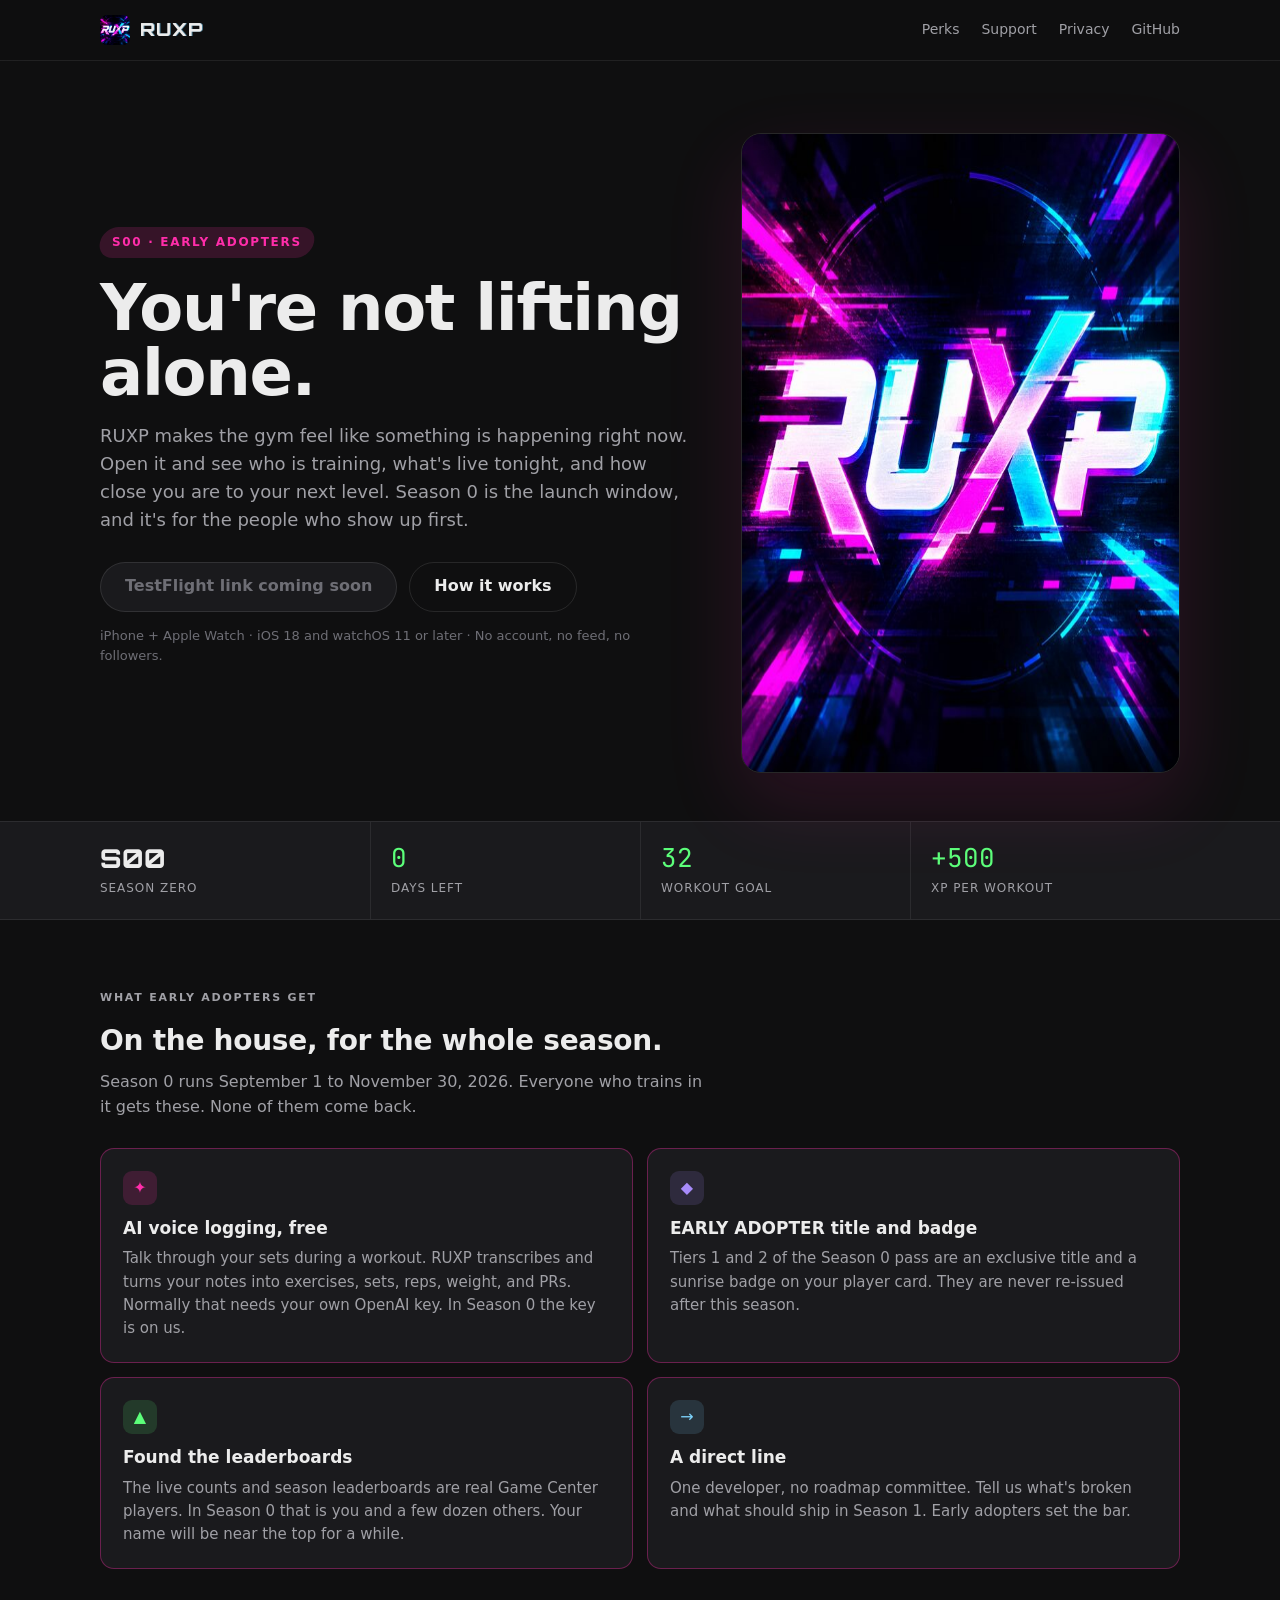
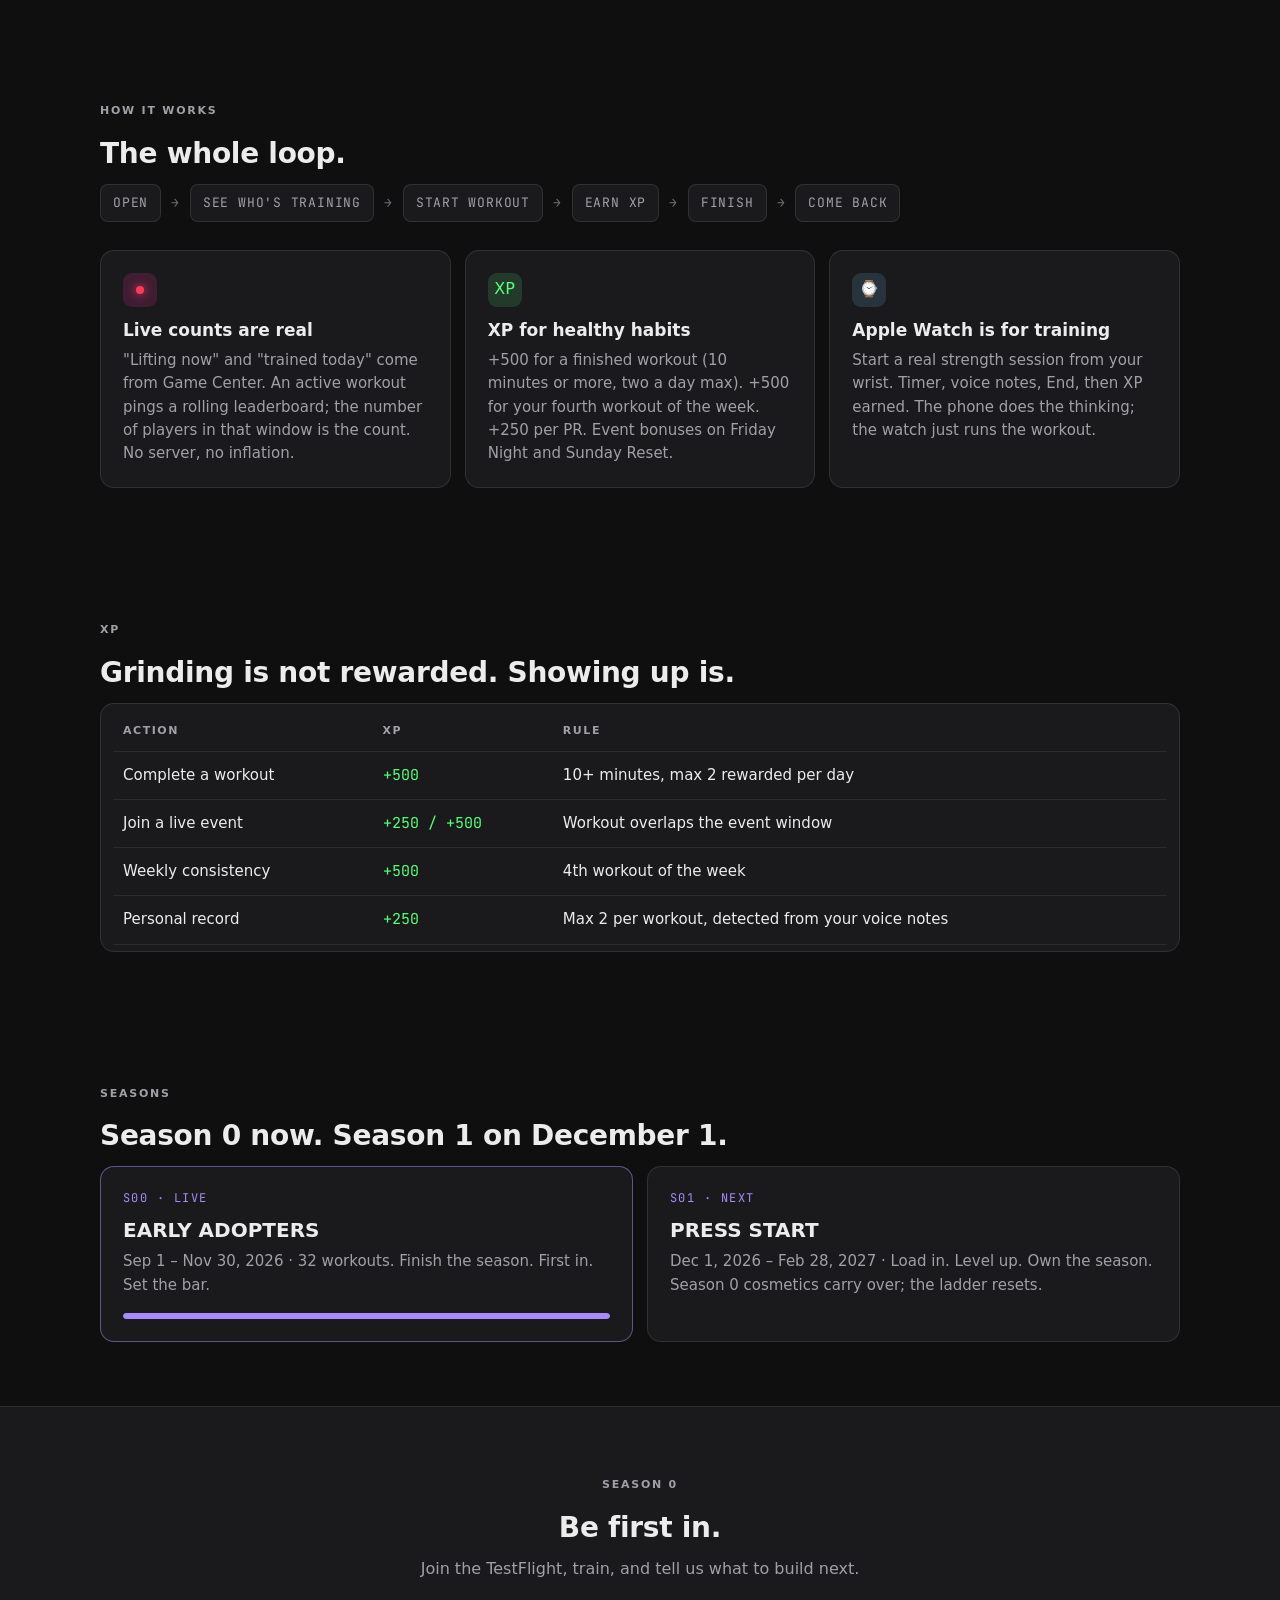
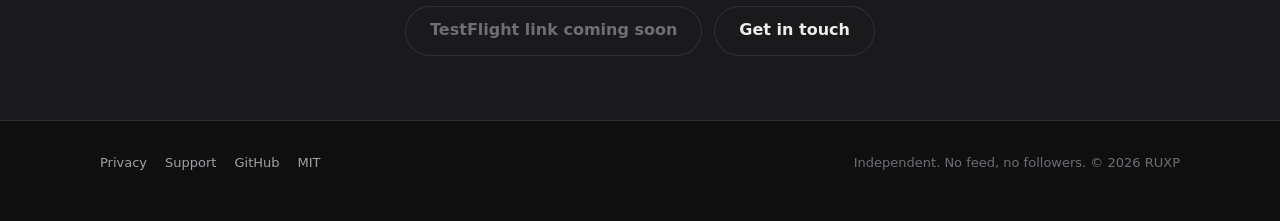
==== docs/index.html @ 50f17b0f "Early Adopters site (docs/) and App Store submission guide GitHub Pages site served from docs/: inde" ====
<!DOCTYPE html>
<html lang="en">
<head>
  <meta charset="UTF-8">
  <meta name="viewport" content="width=device-width, initial-scale=1.0">
  <title>RUXP — Season 0: Early Adopters</title>
  <meta name="description" content="RUXP is the place you open when you're about to lift. Season 0 is for early adopters: AI voice logging on the house, an exclusive title and badge, and a say in what ships next.">
  <meta property="og:title" content="RUXP — Season 0: Early Adopters">
  <meta property="og:description" content="You're not lifting alone. Join the Season 0 TestFlight.">
  <meta property="og:image" content="assets/logo.jpg">
  <meta name="theme-color" content="#0F0F10">
  <link rel="icon" href="assets/favicon.png" type="image/png">
  <link rel="preconnect" href="https://fonts.googleapis.com">
  <link rel="preconnect" href="https://fonts.gstatic.com" crossorigin>
  <link href="https://fonts.googleapis.com/css2?family=Orbitron:wght@700;800&family=JetBrains+Mono:wght@500&display=swap" rel="stylesheet">
  <link rel="stylesheet" href="style.css">
  <script src="config.js" defer></script>
</head>
<body>

<nav class="nav">
  <div class="wrap">
    <a class="brand" href="index.html">
      <img src="assets/logo-96.png" alt="" width="30" height="30">
      <span class="wordmark" data-text="RUXP">RUXP</span>
    </a>
    <div class="nav-links">
      <a href="#perks">Perks</a>
      <a href="support.html">Support</a>
      <a href="privacy.html">Privacy</a>
      <a data-github href="https://github.com/realworldbuilder/ruxp">GitHub</a>
    </div>
  </div>
</nav>

<header class="hero">
  <div class="wrap">
    <div>
      <span class="tag tag-slant"><span>S00 · Early Adopters</span></span>
      <h1>You're not lifting alone.</h1>
      <p class="lede">RUXP makes the gym feel like something is happening right now. Open it and see who is training, what's live tonight, and how close you are to your next level. Season 0 is the launch window, and it's for the people who show up first.</p>
      <div class="btn-row">
        <a class="btn btn-primary" data-testflight href="#">Join the TestFlight</a>
        <a class="btn btn-ghost" data-appstore href="#" hidden>Download on the App Store</a>
        <a class="btn btn-ghost" href="#how">How it works</a>
      </div>
      <p class="hero-note">iPhone + Apple Watch · iOS 18 and watchOS 11 or later · No account, no feed, no followers.</p>
    </div>
    <div class="hero-art">
      <img src="assets/logo.jpg" alt="RUXP neon wordmark" width="640" height="640">
    </div>
  </div>
</header>

<div class="strip">
  <div class="wrap">
    <div class="stat"><div class="n hero-n">S00</div><div class="l">Season zero</div></div>
    <div class="stat"><div class="n" data-days-left>—</div><div class="l">Days left</div></div>
    <div class="stat"><div class="n">32</div><div class="l">Workout goal</div></div>
    <div class="stat"><div class="n">+500</div><div class="l">XP per workout</div></div>
  </div>
</div>

<section id="perks">
  <div class="wrap">
    <span class="eyebrow">What early adopters get</span>
    <h2>On the house, for the whole season.</h2>
    <p class="sub">Season 0 runs September 1 to November 30, 2026. Everyone who trains in it gets these. None of them come back.</p>
    <div class="grid grid-2">
      <div class="card perk"><div class="icon">✦</div><h3>AI voice logging, free</h3><p>Talk through your sets during a workout. RUXP transcribes and turns your notes into exercises, sets, reps, weight, and PRs. Normally that needs your own OpenAI key. In Season 0 the key is on us.</p></div>
      <div class="card perk"><div class="icon violet">◆</div><h3>EARLY ADOPTER title and badge</h3><p>Tiers 1 and 2 of the Season 0 pass are an exclusive title and a sunrise badge on your player card. They are never re-issued after this season.</p></div>
      <div class="card perk"><div class="icon xp">▲</div><h3>Found the leaderboards</h3><p>The live counts and season leaderboards are real Game Center players. In Season 0 that is you and a few dozen others. Your name will be near the top for a while.</p></div>
      <div class="card perk"><div class="icon cyan">→</div><h3>A direct line</h3><p>One developer, no roadmap committee. Tell us what's broken and what should ship in Season 1. Early adopters set the bar.</p></div>
    </div>
  </div>
</section>

<section id="how">
  <div class="wrap">
    <span class="eyebrow">How it works</span>
    <h2>The whole loop.</h2>
    <div class="loop" style="margin-bottom:28px">
      <span>OPEN</span><i>→</i><span>SEE WHO'S TRAINING</span><i>→</i><span>START WORKOUT</span><i>→</i><span>EARN XP</span><i>→</i><span>FINISH</span><i>→</i><span>COME BACK</span>
    </div>
    <div class="grid grid-3">
      <div class="card"><div class="icon"><span class="live-dot" style="margin:0"></span></div><h3>Live counts are real</h3><p>"Lifting now" and "trained today" come from Game Center. An active workout pings a rolling leaderboard; the number of players in that window is the count. No server, no inflation.</p></div>
      <div class="card"><div class="icon xp">XP</div><h3>XP for healthy habits</h3><p>+500 for a finished workout (10 minutes or more, two a day max). +500 for your fourth workout of the week. +250 per PR. Event bonuses on Friday Night and Sunday Reset.</p></div>
      <div class="card"><div class="icon cyan">⌚</div><h3>Apple Watch is for training</h3><p>Start a real strength session from your wrist. Timer, voice notes, End, then XP earned. The phone does the thinking; the watch just runs the workout.</p></div>
    </div>
  </div>
</section>

<section id="xp">
  <div class="wrap">
    <span class="eyebrow">XP</span>
    <h2>Grinding is not rewarded. Showing up is.</h2>
    <div class="table-wrap">
      <table>
        <thead><tr><th>Action</th><th>XP</th><th>Rule</th></tr></thead>
        <tbody>
          <tr><td>Complete a workout</td><td class="xp">+500</td><td>10+ minutes, max 2 rewarded per day</td></tr>
          <tr><td>Join a live event</td><td class="xp">+250 / +500</td><td>Workout overlaps the event window</td></tr>
          <tr><td>Weekly consistency</td><td class="xp">+500</td><td>4th workout of the week</td></tr>
          <tr><td>Personal record</td><td class="xp">+250</td><td>Max 2 per workout, detected from your voice notes</td></tr>
        </tbody>
      </table>
    </div>
  </div>
</section>

<section id="season">
  <div class="wrap">
    <span class="eyebrow">Seasons</span>
    <h2>Season 0 now. Season 1 on December 1.</h2>
    <div class="timeline">
      <div class="season now">
        <div class="code">S00 · LIVE</div>
        <h3>EARLY ADOPTERS</h3>
        <p>Sep 1 – Nov 30, 2026 · 32 workouts. Finish the season. First in. Set the bar.</p>
        <div class="bar"><i id="season-bar"></i></div>
      </div>
      <div class="season">
        <div class="code">S01 · NEXT</div>
        <h3>PRESS START</h3>
        <p>Dec 1, 2026 – Feb 28, 2027 · Load in. Level up. Own the season. Season 0 cosmetics carry over; the ladder resets.</p>
      </div>
    </div>
  </div>
</section>

<section class="cta">
  <div class="wrap">
    <span class="eyebrow">Season 0</span>
    <h2>Be first in.</h2>
    <p>Join the TestFlight, train, and tell us what to build next.</p>
    <div class="btn-row" style="justify-content:center">
      <a class="btn btn-primary" data-testflight href="#">Join the TestFlight</a>
      <a class="btn btn-ghost" data-mailto href="#">Get in touch</a>
    </div>
  </div>
</section>

<footer>
  <div class="wrap">
    <div>
      <a href="privacy.html">Privacy</a><a href="support.html">Support</a><a data-github href="https://github.com/realworldbuilder/ruxp">GitHub</a><a data-github href="https://github.com/realworldbuilder/ruxp/blob/main/LICENSE">MIT</a>
    </div>
    <div>Independent. No feed, no followers. © 2026 RUXP</div>
  </div>
</footer>

<script>
  document.addEventListener("DOMContentLoaded", function () {
    var s = window.RUXP.SEASON, start = new Date(s.start), end = new Date(s.end + "T23:59:59"), now = new Date();
    var pct = Math.min(100, Math.max(0, (now - start) / (end - start) * 100));
    var bar = document.getElementById("season-bar"); if (bar) bar.style.width = pct.toFixed(1) + "%";
  });
</script>
</body>
</html>
---- docs/style.css ----
/* RUXP site. Tokens mirror RUXP/Views/Theme.swift: near-black ground, hairline
   borders, white pill buttons, system type; Orbitron only on the wordmark and
   one hero number, JetBrains Mono for XP values. Dark only, like the app. */
:root {
  --bg: #0F0F10; --surface: #1A1A1D; --surface-2: #26262A;
  --text: #ECECEC; --text-2: #A0A0A6; --text-3: #6E6E75;
  --border: rgba(255,255,255,.10); --divider: rgba(255,255,255,.08);
  --accent: #FF2DAA; --accent-dim: #C21C82; --accent-subtle: rgba(255,45,170,.16);
  --xp: #5CFF7A; --xp-subtle: rgba(92,255,122,.14); --cyan: #7DD3FC; --violet: #A78BFA; --live: #FF3B5C;
  --button: #F2F2F2; --on-button: #0F0F10;
  --r-s: 8px; --r-m: 14px; --r-l: 20px;
  --display: "Orbitron", "Helvetica Neue", Arial, sans-serif;
  --mono: "JetBrains Mono", ui-monospace, SFMono-Regular, Menlo, monospace;
  --ui: -apple-system, BlinkMacSystemFont, "SF Pro Text", "Segoe UI", Inter, system-ui, sans-serif;
}
* { box-sizing: border-box; }
[hidden] { display: none !important; }
html { color-scheme: dark; scroll-behavior: smooth; }
body { margin: 0; background: var(--bg); color: var(--text); font: 16px/1.55 var(--ui); -webkit-font-smoothing: antialiased; }
a { color: inherit; text-decoration: none; }
img { max-width: 100%; display: block; }
.wrap { width: min(1080px, 100% - 40px); margin-inline: auto; }

/* Nav */
.nav { position: sticky; top: 0; z-index: 10; background: rgba(15,15,16,.85); backdrop-filter: blur(14px); -webkit-backdrop-filter: blur(14px); border-bottom: 1px solid var(--divider); }
.nav .wrap { display: flex; align-items: center; justify-content: space-between; height: 60px; }
.brand { display: flex; align-items: center; gap: 10px; }
.brand img { width: 30px; height: 30px; border-radius: 7px; }
.wordmark { font-family: var(--display); font-weight: 800; letter-spacing: .06em; font-size: 18px; position: relative; }
.wordmark::before { content: attr(data-text); position: absolute; left: 1px; top: 0; color: var(--cyan); opacity: .55; z-index: -1; }
.nav-links { display: flex; gap: 22px; font-size: 14px; color: var(--text-2); }
.nav-links a:hover, .nav-links a.active { color: var(--text); }

/* Tags and buttons */
.tag { display: inline-flex; align-items: center; gap: 8px; padding: 6px 12px; border-radius: 999px; background: var(--accent-subtle); color: var(--accent); font-size: 12px; font-weight: 600; letter-spacing: .14em; text-transform: uppercase; }
.tag-slant { transform: skewX(-12deg); }
.tag-slant > span { display: inline-block; transform: skewX(12deg); }
.eyebrow { font-size: 11px; font-weight: 600; letter-spacing: .16em; text-transform: uppercase; color: var(--text-2); }
.btn { display: inline-flex; align-items: center; justify-content: center; gap: 8px; height: 50px; padding: 0 24px; border-radius: 999px; font-weight: 600; font-size: 16px; border: 1px solid transparent; transition: transform .12s ease, background .12s ease; cursor: pointer; }
.btn:active { transform: scale(.98); }
.btn-primary { background: var(--button); color: var(--on-button); }
.btn-primary:hover { background: #fff; }
.btn-ghost { background: transparent; color: var(--text); border-color: var(--border); }
.btn-ghost:hover { background: var(--surface); }
.btn.is-pending { background: var(--surface); color: var(--text-3); border-color: var(--border); cursor: default; }
.btn-row { display: flex; flex-wrap: wrap; gap: 12px; }

/* Hero */
.hero { padding: 72px 0 48px; }
.hero .wrap { display: grid; grid-template-columns: 1.15fr .85fr; gap: 48px; align-items: center; }
.hero h1 { font-size: clamp(38px, 6vw, 64px); line-height: 1.02; letter-spacing: -.02em; margin: 18px 0 16px; font-weight: 700; }
.hero p.lede { font-size: 18px; color: var(--text-2); max-width: 52ch; margin: 0 0 28px; }
.hero-art { position: relative; }
.hero-art img { border-radius: var(--r-l); border: 1px solid var(--border); box-shadow: 0 30px 80px rgba(255,45,170,.12); }
.hero-note { margin-top: 14px; font-size: 13px; color: var(--text-3); }

/* Stats strip */
.strip { border-block: 1px solid var(--divider); background: var(--surface); }
.strip .wrap { display: grid; grid-template-columns: repeat(4, 1fr); }
.stat { padding: 22px 0; border-left: 1px solid var(--divider); padding-left: 20px; }
.stat:first-child { border-left: 0; padding-left: 0; }
.stat .n { font-family: var(--mono); font-size: 26px; color: var(--xp); line-height: 1.1; }
.stat .n.hero-n { font-family: var(--display); color: var(--text); font-weight: 800; }
.stat .l { font-size: 12px; color: var(--text-2); margin-top: 6px; letter-spacing: .08em; text-transform: uppercase; }

/* Sections */
section { padding: 64px 0; }
section h2 { font-size: 28px; letter-spacing: -.01em; margin: 10px 0 8px; }
section .sub { color: var(--text-2); max-width: 60ch; margin: 0 0 28px; }
.grid { display: grid; gap: 14px; }
.grid-3 { grid-template-columns: repeat(3, 1fr); }
.grid-2 { grid-template-columns: repeat(2, 1fr); }
.card { background: var(--surface); border: 1px solid var(--border); border-radius: var(--r-m); padding: 22px; }
.card h3 { margin: 10px 0 6px; font-size: 17px; }
.card p { margin: 0; color: var(--text-2); font-size: 15px; }
.card .icon { width: 34px; height: 34px; border-radius: 9px; display: grid; place-items: center; background: var(--accent-subtle); color: var(--accent); font-size: 16px; }
.card .icon.xp { background: var(--xp-subtle); color: var(--xp); }
.card .icon.cyan { background: rgba(125,211,252,.14); color: var(--cyan); }
.card .icon.violet { background: rgba(167,139,250,.14); color: var(--violet); }
.card.perk { border-color: rgba(255,45,170,.35); }

/* Loop */
.loop { display: flex; flex-wrap: wrap; gap: 10px; align-items: center; font-family: var(--mono); font-size: 13px; color: var(--text-2); letter-spacing: .06em; }
.loop span { padding: 8px 12px; border: 1px solid var(--border); border-radius: var(--r-s); background: var(--surface); }
.loop i { font-style: normal; color: var(--text-3); }

/* XP table */
table { width: 100%; border-collapse: collapse; font-size: 15px; }
th, td { text-align: left; padding: 12px 10px; border-bottom: 1px solid var(--divider); vertical-align: top; }
th { font-size: 11px; letter-spacing: .14em; text-transform: uppercase; color: var(--text-2); font-weight: 600; }
td.xp { font-family: var(--mono); color: var(--xp); white-space: nowrap; }
.table-wrap { overflow-x: auto; border: 1px solid var(--border); border-radius: var(--r-m); background: var(--surface); padding: 6px 12px; }

/* Season timeline */
.timeline { display: grid; grid-template-columns: 1fr 1fr; gap: 14px; }
.season { background: var(--surface); border: 1px solid var(--border); border-radius: var(--r-m); padding: 22px; }
.season.now { border-color: rgba(167,139,250,.5); }
.season .code { font-family: var(--mono); font-size: 12px; letter-spacing: .12em; color: var(--violet); }
.season h3 { margin: 8px 0 4px; font-size: 20px; }
.season p { margin: 0; color: var(--text-2); font-size: 15px; }
.bar { height: 6px; border-radius: 999px; background: var(--surface-2); margin-top: 16px; overflow: hidden; }
.bar > i { display: block; height: 100%; width: 0; background: var(--violet); border-radius: 999px; }
.live-dot { display: inline-block; width: 8px; height: 8px; border-radius: 50%; background: var(--live); box-shadow: 0 0 10px var(--live); margin-right: 8px; vertical-align: middle; }

/* CTA + footer */
.cta { background: var(--surface); border-block: 1px solid var(--divider); text-align: center; }
.cta h2 { margin-bottom: 8px; }
.cta p { color: var(--text-2); margin: 0 0 24px; }
footer { padding: 32px 0 48px; color: var(--text-3); font-size: 13px; }
footer .wrap { display: flex; flex-wrap: wrap; justify-content: space-between; gap: 12px; }
footer a { color: var(--text-2); margin-right: 18px; }
footer a:hover { color: var(--text); }

/* Content pages */
.content { padding: 56px 0 80px; }
.content .wrap { max-width: 760px; }
.content h1 { font-size: 36px; letter-spacing: -.02em; margin: 12px 0 6px; }
.content .date { color: var(--text-3); font-size: 14px; margin-bottom: 28px; }
.content h2 { font-size: 20px; margin: 36px 0 10px; }
.content h3 { font-size: 16px; margin: 20px 0 6px; }
.content p, .content li { color: var(--text-2); }
.content li { margin-bottom: 6px; }
.summary { background: var(--surface); border: 1px solid var(--border); border-radius: var(--r-m); padding: 18px 22px; }
.summary ul { margin: 0; padding-left: 18px; }
.summary li { color: var(--text); }
.faq details { border: 1px solid var(--border); border-radius: var(--r-m); background: var(--surface); padding: 0 20px; margin-bottom: 10px; }
.faq summary { cursor: pointer; padding: 16px 0; font-weight: 600; list-style: none; display: flex; justify-content: space-between; align-items: center; }
.faq summary::-webkit-details-marker { display: none; }
.faq summary::after { content: "+"; color: var(--text-3); font-size: 20px; }
.faq details[open] summary::after { content: "–"; }
.faq details p { margin: 0 0 16px; }
code { font-family: var(--mono); font-size: .92em; background: var(--surface-2); padding: 1px 6px; border-radius: 5px; }

@media (max-width: 860px) {
  .hero .wrap { grid-template-columns: 1fr; gap: 28px; }
  .hero { padding-top: 40px; }
  .hero-art { order: -1; max-width: 300px; }
  .strip .wrap { grid-template-columns: repeat(2, 1fr); row-gap: 0; }
  .stat:nth-child(3) { border-left: 0; padding-left: 0; }
  .stat { border-top: 1px solid var(--divider); }
  .stat:nth-child(-n+2) { border-top: 0; }
  .grid-3, .grid-2, .timeline { grid-template-columns: 1fr; }
  .nav-links { gap: 14px; font-size: 13px; }
}
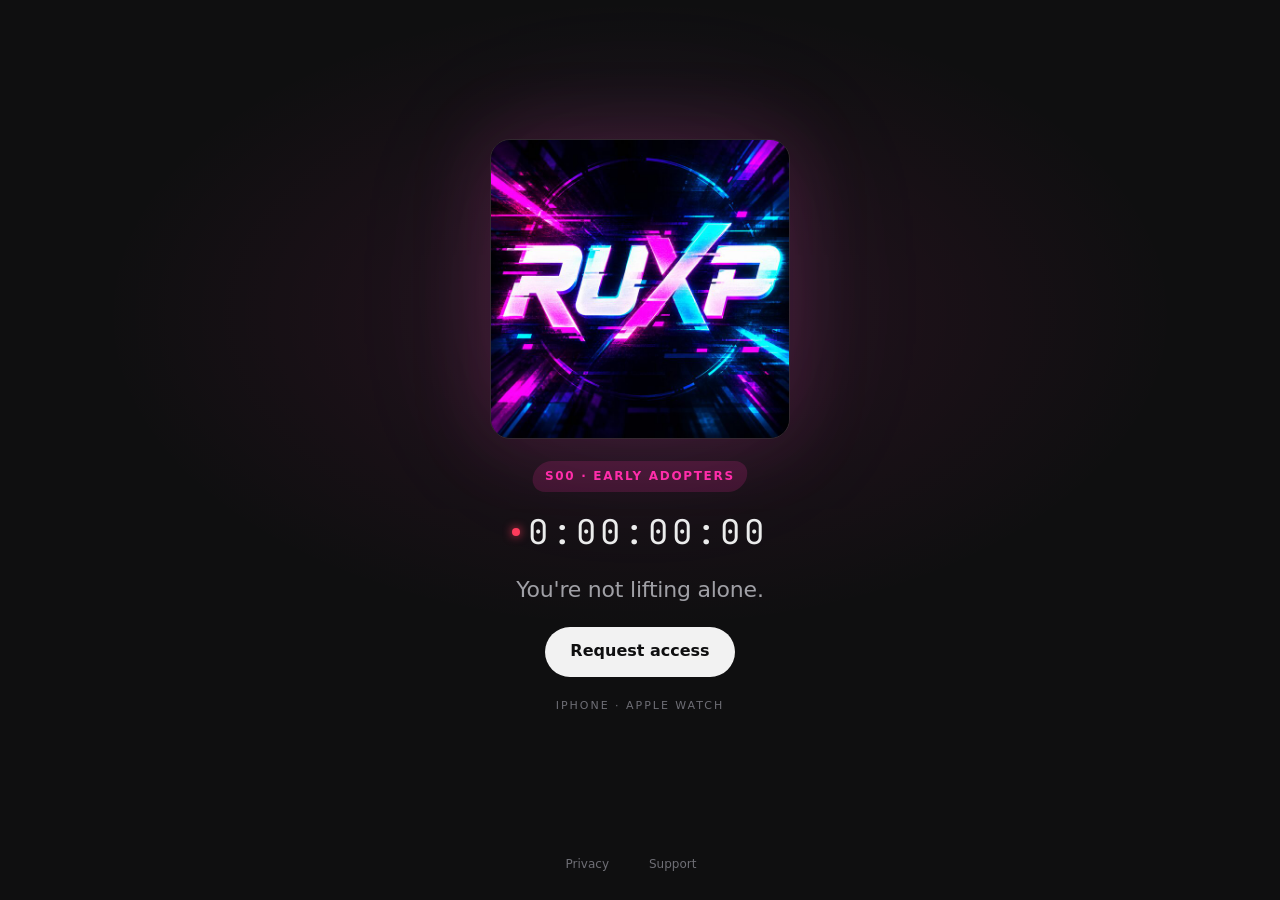
==== commit 2c0e74fe: "Teaser site: logo, season tag, countdown, request access Strips the Early Adopters page to a Fortnit" ====
--- a/docs/index.html
+++ b/docs/index.html
@@ -3,10 +3,10 @@
 <head>
   <meta charset="UTF-8">
   <meta name="viewport" content="width=device-width, initial-scale=1.0">
-  <title>RUXP — Season 0: Early Adopters</title>
-  <meta name="description" content="RUXP is the place you open when you're about to lift. Season 0 is for early adopters: AI voice logging on the house, an exclusive title and badge, and a say in what ships next.">
-  <meta property="og:title" content="RUXP — Season 0: Early Adopters">
-  <meta property="og:description" content="You're not lifting alone. Join the Season 0 TestFlight.">
+  <title>RUXP</title>
+  <meta name="description" content="RUXP. Season 0.">
+  <meta property="og:title" content="RUXP">
+  <meta property="og:description" content="You're not lifting alone.">
   <meta property="og:image" content="assets/logo.jpg">
   <meta name="theme-color" content="#0F0F10">
   <link rel="icon" href="assets/favicon.png" type="image/png">
@@ -16,145 +16,32 @@
   <link rel="stylesheet" href="style.css">
   <script src="config.js" defer></script>
 </head>
-<body>
+<body class="teaser-body">
 
-<nav class="nav">
-  <div class="wrap">
-    <a class="brand" href="index.html">
-      <img src="assets/logo-96.png" alt="" width="30" height="30">
-      <span class="wordmark" data-text="RUXP">RUXP</span>
-    </a>
-    <div class="nav-links">
-      <a href="#perks">Perks</a>
-      <a href="support.html">Support</a>
-      <a href="privacy.html">Privacy</a>
-      <a data-github href="https://github.com/realworldbuilder/ruxp">GitHub</a>
-    </div>
+<main class="teaser">
+  <div class="teaser-art">
+    <img src="assets/logo.jpg" alt="RUXP" width="640" height="640">
   </div>
-</nav>
 
-<header class="hero">
-  <div class="wrap">
-    <div>
-      <span class="tag tag-slant"><span>S00 · Early Adopters</span></span>
-      <h1>You're not lifting alone.</h1>
-      <p class="lede">RUXP makes the gym feel like something is happening right now. Open it and see who is training, what's live tonight, and how close you are to your next level. Season 0 is the launch window, and it's for the people who show up first.</p>
-      <div class="btn-row">
-        <a class="btn btn-primary" data-testflight href="#">Join the TestFlight</a>
-        <a class="btn btn-ghost" data-appstore href="#" hidden>Download on the App Store</a>
-        <a class="btn btn-ghost" href="#how">How it works</a>
-      </div>
-      <p class="hero-note">iPhone + Apple Watch · iOS 18 and watchOS 11 or later · No account, no feed, no followers.</p>
-    </div>
-    <div class="hero-art">
-      <img src="assets/logo.jpg" alt="RUXP neon wordmark" width="640" height="640">
-    </div>
+  <div class="teaser-tag"><span class="tag tag-slant"><span>S00 · Early Adopters</span></span></div>
+
+  <div class="teaser-clock" aria-label="Season 0 time remaining">
+    <span class="live-dot"></span><span class="clock" data-countdown>--:--:--:--</span>
   </div>
-</header>
 
-<div class="strip">
-  <div class="wrap">
-    <div class="stat"><div class="n hero-n">S00</div><div class="l">Season zero</div></div>
-    <div class="stat"><div class="n" data-days-left>—</div><div class="l">Days left</div></div>
-    <div class="stat"><div class="n">32</div><div class="l">Workout goal</div></div>
-    <div class="stat"><div class="n">+500</div><div class="l">XP per workout</div></div>
+  <p class="teaser-line">You're not lifting alone.</p>
+
+  <div class="btn-row teaser-actions">
+    <a class="btn btn-primary" data-access href="#">Request access</a>
+    <a class="btn btn-ghost" data-appstore href="#" hidden>App Store</a>
   </div>
-</div>
 
-<section id="perks">
-  <div class="wrap">
-    <span class="eyebrow">What early adopters get</span>
-    <h2>On the house, for the whole season.</h2>
-    <p class="sub">Season 0 runs September 1 to November 30, 2026. Everyone who trains in it gets these. None of them come back.</p>
-    <div class="grid grid-2">
-      <div class="card perk"><div class="icon">✦</div><h3>AI voice logging, free</h3><p>Talk through your sets during a workout. RUXP transcribes and turns your notes into exercises, sets, reps, weight, and PRs. Normally that needs your own OpenAI key. In Season 0 the key is on us.</p></div>
-      <div class="card perk"><div class="icon violet">◆</div><h3>EARLY ADOPTER title and badge</h3><p>Tiers 1 and 2 of the Season 0 pass are an exclusive title and a sunrise badge on your player card. They are never re-issued after this season.</p></div>
-      <div class="card perk"><div class="icon xp">▲</div><h3>Found the leaderboards</h3><p>The live counts and season leaderboards are real Game Center players. In Season 0 that is you and a few dozen others. Your name will be near the top for a while.</p></div>
-      <div class="card perk"><div class="icon cyan">→</div><h3>A direct line</h3><p>One developer, no roadmap committee. Tell us what's broken and what should ship in Season 1. Early adopters set the bar.</p></div>
-    </div>
-  </div>
-</section>
+  <p class="teaser-foot">iPhone · Apple Watch</p>
+</main>
 
-<section id="how">
-  <div class="wrap">
-    <span class="eyebrow">How it works</span>
-    <h2>The whole loop.</h2>
-    <div class="loop" style="margin-bottom:28px">
-      <span>OPEN</span><i>→</i><span>SEE WHO'S TRAINING</span><i>→</i><span>START WORKOUT</span><i>→</i><span>EARN XP</span><i>→</i><span>FINISH</span><i>→</i><span>COME BACK</span>
-    </div>
-    <div class="grid grid-3">
-      <div class="card"><div class="icon"><span class="live-dot" style="margin:0"></span></div><h3>Live counts are real</h3><p>"Lifting now" and "trained today" come from Game Center. An active workout pings a rolling leaderboard; the number of players in that window is the count. No server, no inflation.</p></div>
-      <div class="card"><div class="icon xp">XP</div><h3>XP for healthy habits</h3><p>+500 for a finished workout (10 minutes or more, two a day max). +500 for your fourth workout of the week. +250 per PR. Event bonuses on Friday Night and Sunday Reset.</p></div>
-      <div class="card"><div class="icon cyan">⌚</div><h3>Apple Watch is for training</h3><p>Start a real strength session from your wrist. Timer, voice notes, End, then XP earned. The phone does the thinking; the watch just runs the workout.</p></div>
-    </div>
-  </div>
-</section>
-
-<section id="xp">
-  <div class="wrap">
-    <span class="eyebrow">XP</span>
-    <h2>Grinding is not rewarded. Showing up is.</h2>
-    <div class="table-wrap">
-      <table>
-        <thead><tr><th>Action</th><th>XP</th><th>Rule</th></tr></thead>
-        <tbody>
-          <tr><td>Complete a workout</td><td class="xp">+500</td><td>10+ minutes, max 2 rewarded per day</td></tr>
-          <tr><td>Join a live event</td><td class="xp">+250 / +500</td><td>Workout overlaps the event window</td></tr>
-          <tr><td>Weekly consistency</td><td class="xp">+500</td><td>4th workout of the week</td></tr>
-          <tr><td>Personal record</td><td class="xp">+250</td><td>Max 2 per workout, detected from your voice notes</td></tr>
-        </tbody>
-      </table>
-    </div>
-  </div>
-</section>
-
-<section id="season">
-  <div class="wrap">
-    <span class="eyebrow">Seasons</span>
-    <h2>Season 0 now. Season 1 on December 1.</h2>
-    <div class="timeline">
-      <div class="season now">
-        <div class="code">S00 · LIVE</div>
-        <h3>EARLY ADOPTERS</h3>
-        <p>Sep 1 – Nov 30, 2026 · 32 workouts. Finish the season. First in. Set the bar.</p>
-        <div class="bar"><i id="season-bar"></i></div>
-      </div>
-      <div class="season">
-        <div class="code">S01 · NEXT</div>
-        <h3>PRESS START</h3>
-        <p>Dec 1, 2026 – Feb 28, 2027 · Load in. Level up. Own the season. Season 0 cosmetics carry over; the ladder resets.</p>
-      </div>
-    </div>
-  </div>
-</section>
-
-<section class="cta">
-  <div class="wrap">
-    <span class="eyebrow">Season 0</span>
-    <h2>Be first in.</h2>
-    <p>Join the TestFlight, train, and tell us what to build next.</p>
-    <div class="btn-row" style="justify-content:center">
-      <a class="btn btn-primary" data-testflight href="#">Join the TestFlight</a>
-      <a class="btn btn-ghost" data-mailto href="#">Get in touch</a>
-    </div>
-  </div>
-</section>
-
-<footer>
-  <div class="wrap">
-    <div>
-      <a href="privacy.html">Privacy</a><a href="support.html">Support</a><a data-github href="https://github.com/realworldbuilder/ruxp">GitHub</a><a data-github href="https://github.com/realworldbuilder/ruxp/blob/main/LICENSE">MIT</a>
-    </div>
-    <div>Independent. No feed, no followers. © 2026 RUXP</div>
-  </div>
+<footer class="teaser-footer">
+  <a href="privacy.html">Privacy</a><a href="support.html">Support</a>
 </footer>
 
-<script>
-  document.addEventListener("DOMContentLoaded", function () {
-    var s = window.RUXP.SEASON, start = new Date(s.start), end = new Date(s.end + "T23:59:59"), now = new Date();
-    var pct = Math.min(100, Math.max(0, (now - start) / (end - start) * 100));
-    var bar = document.getElementById("season-bar"); if (bar) bar.style.width = pct.toFixed(1) + "%";
-  });
-</script>
 </body>
 </html>
--- a/docs/style.css
+++ b/docs/style.css
@@ -18,7 +18,7 @@
 html { color-scheme: dark; scroll-behavior: smooth; }
 body { margin: 0; background: var(--bg); color: var(--text); font: 16px/1.55 var(--ui); -webkit-font-smoothing: antialiased; }
 a { color: inherit; text-decoration: none; }
-img { max-width: 100%; display: block; }
+img { max-width: 100%; height: auto; display: block; }
 .wrap { width: min(1080px, 100% - 40px); margin-inline: auto; }
 
 /* Nav */
@@ -142,3 +142,19 @@
   .grid-3, .grid-2, .timeline { grid-template-columns: 1fr; }
   .nav-links { gap: 14px; font-size: 13px; }
 }
+
+/* Teaser (index) */
+.teaser-body { min-height: 100svh; display: flex; flex-direction: column; background: radial-gradient(60% 50% at 50% 35%, rgba(255,45,170,.10), transparent 70%), var(--bg); }
+.teaser { flex: 1; display: flex; flex-direction: column; align-items: center; justify-content: center; text-align: center; padding: 32px 20px 16px; gap: 14px; }
+.teaser-art { width: min(300px, 64vw, 38svh); position: relative; }
+.teaser-art img { border-radius: var(--r-l); border: 1px solid var(--border); box-shadow: 0 0 80px rgba(255,45,170,.18), 0 0 160px rgba(125,211,252,.08); animation: breathe 6s ease-in-out infinite; }
+@keyframes breathe { 0%,100% { box-shadow: 0 0 80px rgba(255,45,170,.18), 0 0 160px rgba(125,211,252,.08); } 50% { box-shadow: 0 0 110px rgba(255,45,170,.30), 0 0 200px rgba(125,211,252,.14); } }
+.teaser-tag { margin-top: 8px; }
+.teaser-clock { display: inline-flex; align-items: center; font-family: var(--mono); font-size: clamp(22px, 5vw, 34px); letter-spacing: .12em; color: var(--text); }
+.teaser-clock .clock { font-variant-numeric: tabular-nums; }
+.teaser-line { margin: 0; font-size: clamp(17px, 2.6vw, 22px); color: var(--text-2); letter-spacing: -.01em; }
+.teaser-actions { justify-content: center; margin-top: 6px; }
+.teaser-foot { margin: 6px 0 0; font-size: 11px; letter-spacing: .18em; text-transform: uppercase; color: var(--text-3); }
+.teaser-footer { display: flex; justify-content: center; gap: 22px; padding: 18px 0 26px; font-size: 12px; color: var(--text-3); }
+.teaser-footer a { color: var(--text-3); }
+.teaser-footer a:hover { color: var(--text-2); }
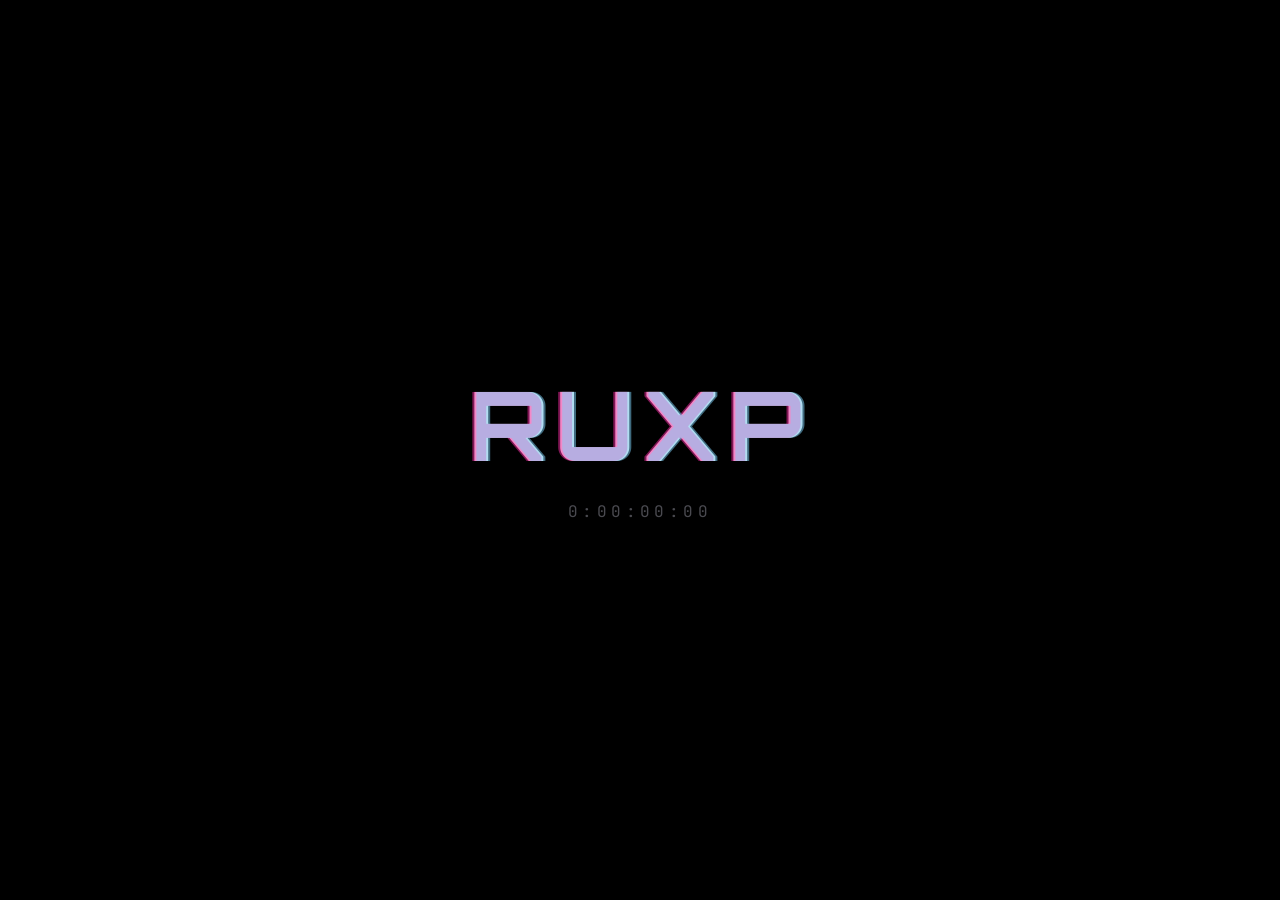
==== commit 7d079f80: "Dark launch page: wordmark and countdown only Co-Authored-By: Claude Fable 5.1 <noreply@anthropic.co" ====
--- a/docs/index.html
+++ b/docs/index.html
@@ -4,44 +4,25 @@
   <meta charset="UTF-8">
   <meta name="viewport" content="width=device-width, initial-scale=1.0">
   <title>RUXP</title>
-  <meta name="description" content="RUXP. Season 0.">
+  <meta name="description" content="Soon.">
   <meta property="og:title" content="RUXP">
-  <meta property="og:description" content="You're not lifting alone.">
+  <meta property="og:description" content="Soon.">
   <meta property="og:image" content="assets/logo.jpg">
-  <meta name="theme-color" content="#0F0F10">
+  <meta name="theme-color" content="#000000">
+  <meta name="robots" content="noindex">
   <link rel="icon" href="assets/favicon.png" type="image/png">
   <link rel="preconnect" href="https://fonts.googleapis.com">
   <link rel="preconnect" href="https://fonts.gstatic.com" crossorigin>
-  <link href="https://fonts.googleapis.com/css2?family=Orbitron:wght@700;800&family=JetBrains+Mono:wght@500&display=swap" rel="stylesheet">
+  <link href="https://fonts.googleapis.com/css2?family=Orbitron:wght@800&family=JetBrains+Mono:wght@400&display=swap" rel="stylesheet">
   <link rel="stylesheet" href="style.css">
   <script src="config.js" defer></script>
 </head>
-<body class="teaser-body">
+<body class="dark-body">
 
-<main class="teaser">
-  <div class="teaser-art">
-    <img src="assets/logo.jpg" alt="RUXP" width="640" height="640">
-  </div>
-
-  <div class="teaser-tag"><span class="tag tag-slant"><span>S00 · Early Adopters</span></span></div>
-
-  <div class="teaser-clock" aria-label="Season 0 time remaining">
-    <span class="live-dot"></span><span class="clock" data-countdown>--:--:--:--</span>
-  </div>
-
-  <p class="teaser-line">You're not lifting alone.</p>
-
-  <div class="btn-row teaser-actions">
-    <a class="btn btn-primary" data-access href="#">Request access</a>
-    <a class="btn btn-ghost" data-appstore href="#" hidden>App Store</a>
-  </div>
-
-  <p class="teaser-foot">iPhone · Apple Watch</p>
+<main class="dark">
+  <a class="dark-mark" data-access href="#" aria-label="RUXP"><span data-text="RUXP">RUXP</span></a>
+  <div class="dark-clock" data-countdown>--:--:--:--</div>
 </main>
-
-<footer class="teaser-footer">
-  <a href="privacy.html">Privacy</a><a href="support.html">Support</a>
-</footer>
 
 </body>
 </html>
--- a/docs/style.css
+++ b/docs/style.css
@@ -143,18 +143,14 @@
   .nav-links { gap: 14px; font-size: 13px; }
 }
 
-/* Teaser (index) */
-.teaser-body { min-height: 100svh; display: flex; flex-direction: column; background: radial-gradient(60% 50% at 50% 35%, rgba(255,45,170,.10), transparent 70%), var(--bg); }
-.teaser { flex: 1; display: flex; flex-direction: column; align-items: center; justify-content: center; text-align: center; padding: 32px 20px 16px; gap: 14px; }
-.teaser-art { width: min(300px, 64vw, 38svh); position: relative; }
-.teaser-art img { border-radius: var(--r-l); border: 1px solid var(--border); box-shadow: 0 0 80px rgba(255,45,170,.18), 0 0 160px rgba(125,211,252,.08); animation: breathe 6s ease-in-out infinite; }
-@keyframes breathe { 0%,100% { box-shadow: 0 0 80px rgba(255,45,170,.18), 0 0 160px rgba(125,211,252,.08); } 50% { box-shadow: 0 0 110px rgba(255,45,170,.30), 0 0 200px rgba(125,211,252,.14); } }
-.teaser-tag { margin-top: 8px; }
-.teaser-clock { display: inline-flex; align-items: center; font-family: var(--mono); font-size: clamp(22px, 5vw, 34px); letter-spacing: .12em; color: var(--text); }
-.teaser-clock .clock { font-variant-numeric: tabular-nums; }
-.teaser-line { margin: 0; font-size: clamp(17px, 2.6vw, 22px); color: var(--text-2); letter-spacing: -.01em; }
-.teaser-actions { justify-content: center; margin-top: 6px; }
-.teaser-foot { margin: 6px 0 0; font-size: 11px; letter-spacing: .18em; text-transform: uppercase; color: var(--text-3); }
-.teaser-footer { display: flex; justify-content: center; gap: 22px; padding: 18px 0 26px; font-size: 12px; color: var(--text-3); }
-.teaser-footer a { color: var(--text-3); }
-.teaser-footer a:hover { color: var(--text-2); }
+/* Dark launch page (index): wordmark and a clock, nothing else. */
+.dark-body { background: #000; min-height: 100svh; display: flex; }
+.dark { flex: 1; display: flex; flex-direction: column; align-items: center; justify-content: center; gap: 28px; padding: 24px; }
+.dark-mark { font-family: var(--display); font-weight: 800; font-size: clamp(44px, 10vw, 96px); letter-spacing: .08em; color: #E6E6E6; position: relative; line-height: 1; }
+.dark-mark span { position: relative; display: inline-block; animation: settle 2.4s ease-out both; }
+.dark-mark span::before, .dark-mark span::after { content: attr(data-text); position: absolute; top: 0; left: 0; opacity: .5; pointer-events: none; }
+.dark-mark span::before { color: var(--accent); transform: translateX(-2px); animation: jitter 7s steps(1) infinite; }
+.dark-mark span::after { color: var(--cyan); transform: translateX(2px); animation: jitter 7s steps(1) infinite reverse; }
+@keyframes settle { from { opacity: 0; filter: blur(6px); } to { opacity: 1; filter: blur(0); } }
+@keyframes jitter { 0%, 96%, 100% { opacity: .5; } 97% { opacity: .9; transform: translateX(-4px); } 98% { opacity: .3; transform: translateX(3px); } 99% { opacity: .7; transform: translateX(-1px); } }
+.dark-clock { font-family: var(--mono); font-weight: 400; font-size: clamp(13px, 2.2vw, 16px); letter-spacing: .28em; color: #4A4A50; font-variant-numeric: tabular-nums; }
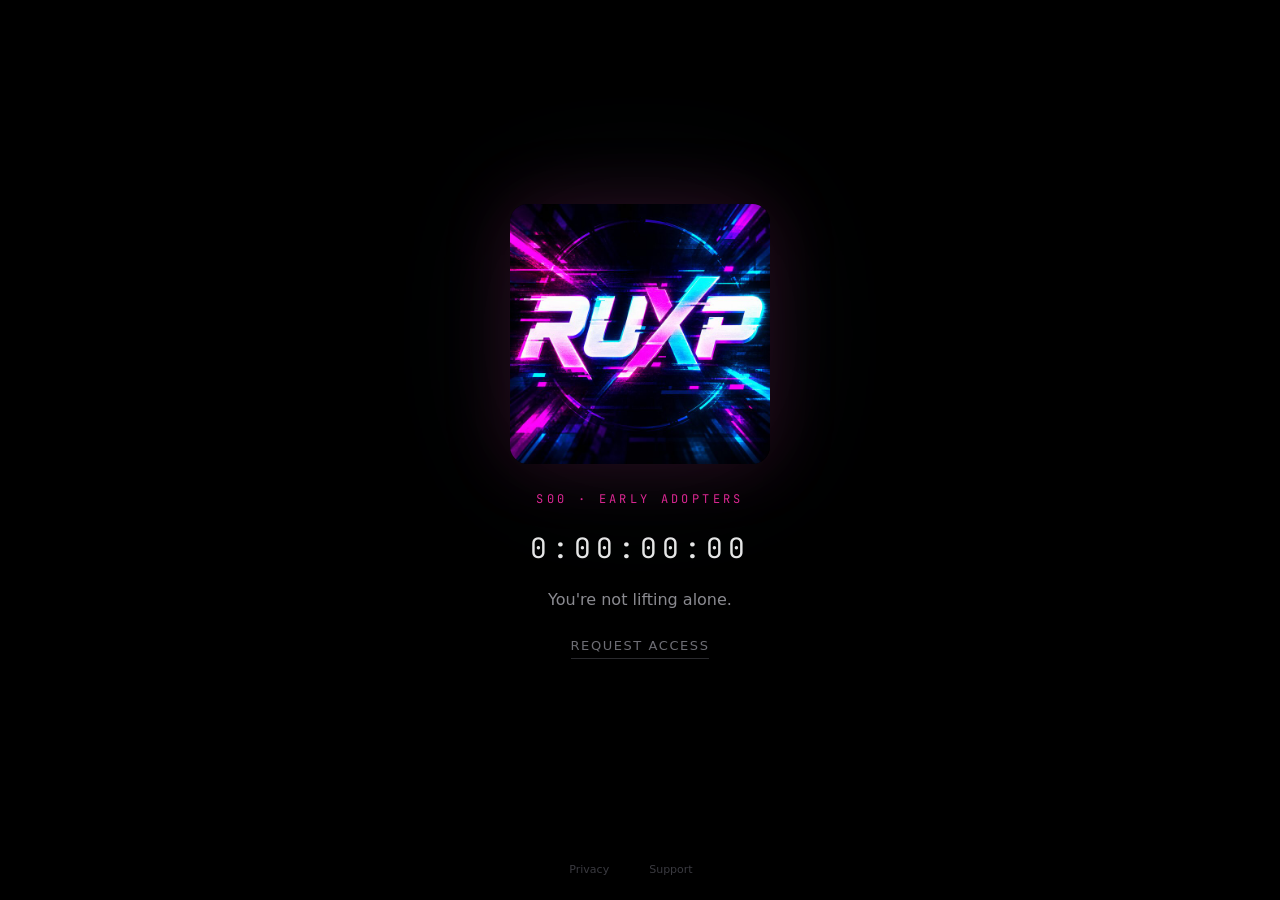
==== commit 7102e7ef: "Launch page: art, season code, clock, one line, request access Co-Authored-By: Claude Fable 5.1 <nor" ====
--- a/docs/index.html
+++ b/docs/index.html
@@ -4,12 +4,11 @@
   <meta charset="UTF-8">
   <meta name="viewport" content="width=device-width, initial-scale=1.0">
   <title>RUXP</title>
-  <meta name="description" content="Soon.">
+  <meta name="description" content="Season 0.">
   <meta property="og:title" content="RUXP">
-  <meta property="og:description" content="Soon.">
+  <meta property="og:description" content="You're not lifting alone.">
   <meta property="og:image" content="assets/logo.jpg">
   <meta name="theme-color" content="#000000">
-  <meta name="robots" content="noindex">
   <link rel="icon" href="assets/favicon.png" type="image/png">
   <link rel="preconnect" href="https://fonts.googleapis.com">
   <link rel="preconnect" href="https://fonts.gstatic.com" crossorigin>
@@ -20,9 +19,14 @@
 <body class="dark-body">
 
 <main class="dark">
-  <a class="dark-mark" data-access href="#" aria-label="RUXP"><span data-text="RUXP">RUXP</span></a>
+  <div class="dark-art"><img src="assets/logo.jpg" alt="RUXP" width="640" height="640"></div>
+  <div class="dark-season">S00 · EARLY ADOPTERS</div>
   <div class="dark-clock" data-countdown>--:--:--:--</div>
+  <p class="dark-line">You're not lifting alone.</p>
+  <a class="dark-access" data-access href="#">Request access</a>
 </main>
+
+<footer class="dark-footer"><a href="privacy.html">Privacy</a><a href="support.html">Support</a></footer>
 
 </body>
 </html>
--- a/docs/style.css
+++ b/docs/style.css
@@ -143,14 +143,18 @@
   .nav-links { gap: 14px; font-size: 13px; }
 }
 
-/* Dark launch page (index): wordmark and a clock, nothing else. */
-.dark-body { background: #000; min-height: 100svh; display: flex; }
-.dark { flex: 1; display: flex; flex-direction: column; align-items: center; justify-content: center; gap: 28px; padding: 24px; }
-.dark-mark { font-family: var(--display); font-weight: 800; font-size: clamp(44px, 10vw, 96px); letter-spacing: .08em; color: #E6E6E6; position: relative; line-height: 1; }
-.dark-mark span { position: relative; display: inline-block; animation: settle 2.4s ease-out both; }
-.dark-mark span::before, .dark-mark span::after { content: attr(data-text); position: absolute; top: 0; left: 0; opacity: .5; pointer-events: none; }
-.dark-mark span::before { color: var(--accent); transform: translateX(-2px); animation: jitter 7s steps(1) infinite; }
-.dark-mark span::after { color: var(--cyan); transform: translateX(2px); animation: jitter 7s steps(1) infinite reverse; }
+/* Dark launch page (index): art, season code, clock, one line, one quiet link. */
+.dark-body { background: #000; min-height: 100svh; display: flex; flex-direction: column; }
+.dark { flex: 1; display: flex; flex-direction: column; align-items: center; justify-content: center; text-align: center; gap: 18px; padding: 32px 20px 16px; }
+.dark-art { width: min(260px, 60vw, 34svh); animation: settle 2.4s ease-out both; }
+.dark-art img { border-radius: 18px; box-shadow: 0 0 70px rgba(255,45,170,.16), 0 0 140px rgba(125,211,252,.07); animation: breathe 7s ease-in-out infinite; }
 @keyframes settle { from { opacity: 0; filter: blur(6px); } to { opacity: 1; filter: blur(0); } }
-@keyframes jitter { 0%, 96%, 100% { opacity: .5; } 97% { opacity: .9; transform: translateX(-4px); } 98% { opacity: .3; transform: translateX(3px); } 99% { opacity: .7; transform: translateX(-1px); } }
-.dark-clock { font-family: var(--mono); font-weight: 400; font-size: clamp(13px, 2.2vw, 16px); letter-spacing: .28em; color: #4A4A50; font-variant-numeric: tabular-nums; }
+@keyframes breathe { 0%,100% { box-shadow: 0 0 70px rgba(255,45,170,.16), 0 0 140px rgba(125,211,252,.07); } 50% { box-shadow: 0 0 100px rgba(255,45,170,.26), 0 0 180px rgba(125,211,252,.12); } }
+.dark-season { font-family: var(--mono); font-size: 12px; letter-spacing: .28em; color: var(--accent); opacity: .85; margin-top: 8px; }
+.dark-clock { font-family: var(--mono); font-weight: 400; font-size: clamp(20px, 4vw, 28px); letter-spacing: .18em; color: #E6E6E6; font-variant-numeric: tabular-nums; }
+.dark-line { margin: 0; font-size: 16px; color: #8A8A90; }
+.dark-access { font-size: 13px; letter-spacing: .12em; text-transform: uppercase; color: #6E6E75; border-bottom: 1px solid #2A2A2E; padding-bottom: 2px; margin-top: 6px; transition: color .15s, border-color .15s; }
+.dark-access:hover { color: #E6E6E6; border-color: #6E6E75; }
+.dark-footer { display: flex; justify-content: center; gap: 22px; padding: 14px 0 22px; font-size: 11px; }
+.dark-footer a { color: #3A3A40; }
+.dark-footer a:hover { color: #8A8A90; }
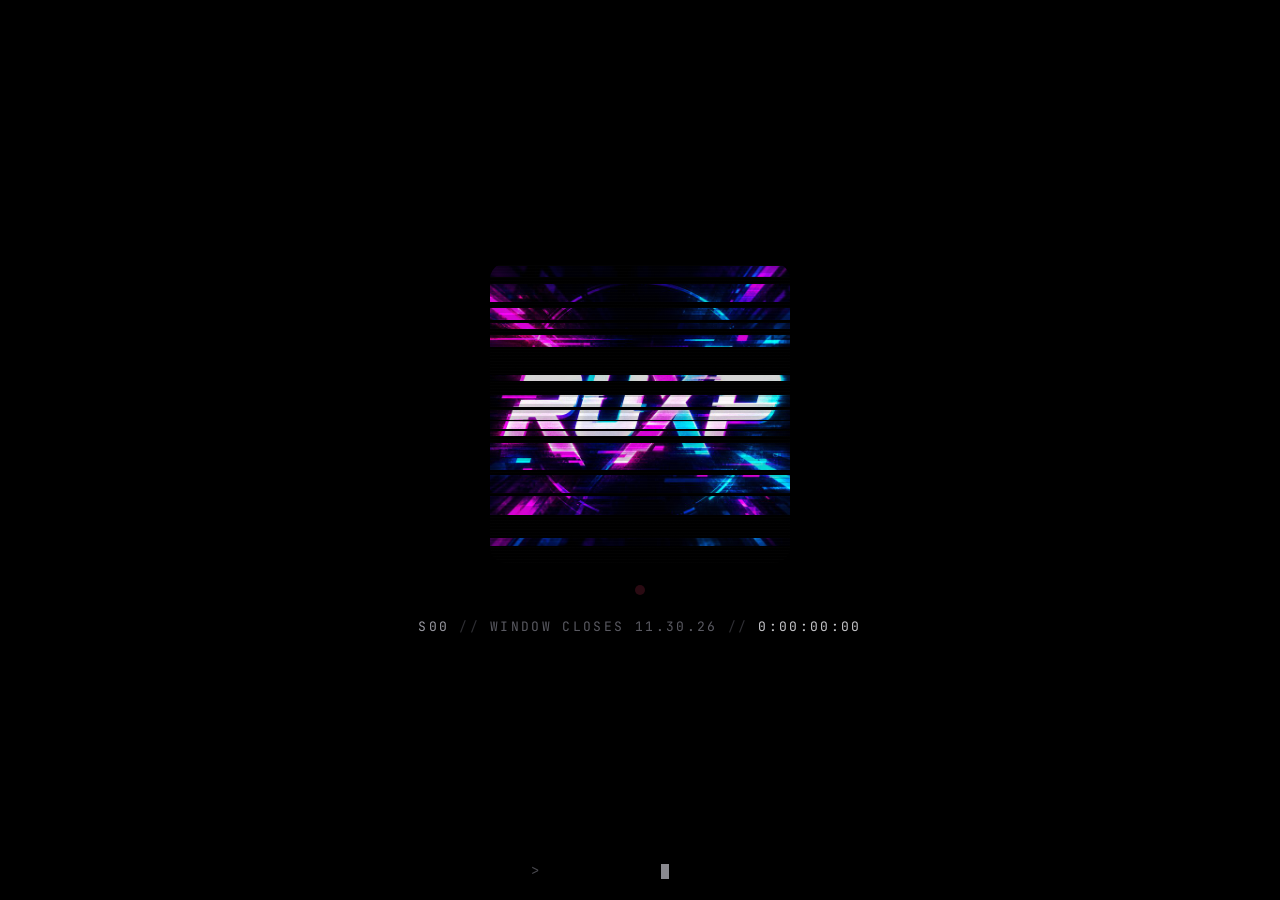
==== commit 93fd056c: "Signal page: Morse dot, sliced feed that resolves toward Nov 30, prompt unlock No name, no pitch. A " ====
--- a/docs/index.html
+++ b/docs/index.html
@@ -2,31 +2,126 @@
 <html lang="en">
 <head>
   <meta charset="UTF-8">
-  <meta name="viewport" content="width=device-width, initial-scale=1.0">
-  <title>RUXP</title>
-  <meta name="description" content="Season 0.">
-  <meta property="og:title" content="RUXP">
-  <meta property="og:description" content="You're not lifting alone.">
+  <meta name="viewport" content="width=device-width, initial-scale=1.0, viewport-fit=cover">
+  <title>S00</title>
+  <meta name="description" content="11.30.26">
+  <meta property="og:title" content="S00">
+  <meta property="og:description" content="11.30.26">
   <meta property="og:image" content="assets/logo.jpg">
   <meta name="theme-color" content="#000000">
+  <meta name="robots" content="noindex">
   <link rel="icon" href="assets/favicon.png" type="image/png">
   <link rel="preconnect" href="https://fonts.googleapis.com">
   <link rel="preconnect" href="https://fonts.gstatic.com" crossorigin>
-  <link href="https://fonts.googleapis.com/css2?family=Orbitron:wght@800&family=JetBrains+Mono:wght@400&display=swap" rel="stylesheet">
+  <link href="https://fonts.googleapis.com/css2?family=JetBrains+Mono:wght@400;500&display=swap" rel="stylesheet">
   <link rel="stylesheet" href="style.css">
   <script src="config.js" defer></script>
+  <!--
+      the dot is talking.
+      -.  ---  -    .-  .-..  ---  -.  .
+  -->
 </head>
-<body class="dark-body">
+<body class="sig-body">
 
-<main class="dark">
-  <div class="dark-art"><img src="assets/logo.jpg" alt="RUXP" width="640" height="640"></div>
-  <div class="dark-season">S00 · EARLY ADOPTERS</div>
-  <div class="dark-clock" data-countdown>--:--:--:--</div>
-  <p class="dark-line">You're not lifting alone.</p>
-  <a class="dark-access" data-access href="#">Request access</a>
+<main class="sig" id="sig">
+  <div class="sig-feed" id="feed" aria-hidden="true">
+    <img class="sig-full" src="assets/logo.jpg" alt="" width="640" height="640">
+    <div class="sig-slices" id="slices"></div>
+    <div class="sig-noise"></div>
+  </div>
+
+  <div class="sig-dot" id="dot" aria-label="signal"></div>
+
+  <div class="sig-term" id="term">
+    <span class="sig-code">S00</span><span class="sig-sep">//</span><span>WINDOW CLOSES 11.30.26</span><span class="sig-sep">//</span><span class="sig-clock" data-countdown>--:--:--:--</span>
+    <span class="sig-friday" id="friday" hidden><span class="sig-sep">//</span><span class="sig-live">FRIDAY NIGHT // LIVE</span></span>
+  </div>
+
+  <div class="sig-reveal" id="reveal" hidden>
+    <div class="sig-season">S00 · EARLY ADOPTERS</div>
+    <p class="sig-line">You're not lifting alone.</p>
+    <a class="sig-access" data-access href="#">Request access</a>
+    <div class="sig-foot"><a href="privacy.html">Privacy</a><a href="support.html">Support</a></div>
+  </div>
+
+  <form class="sig-prompt" id="prompt" autocomplete="off">
+    <span class="sig-gt">&gt;</span><input id="in" type="text" autocapitalize="none" autocorrect="off" spellcheck="false" aria-label="input" maxlength="40"><span class="sig-cursor"></span><span class="sig-status" id="status"></span>
+  </form>
 </main>
 
-<footer class="dark-footer"><a href="privacy.html">Privacy</a><a href="support.html">Support</a></footer>
+<script>
+(function () {
+  var KEY = "ruxp.s00.unlocked";
+  var ANSWERS = ["not alone", "notalone", "you're not alone", "youre not alone", "press start", "pressstart", "start", "ruxp", "s00", "early adopters", "early adopter", "not lifting alone", "you're not lifting alone", "youre not lifting alone"];
+  var feed = document.getElementById("feed"), slices = document.getElementById("slices"), dot = document.getElementById("dot");
+  var reveal = document.getElementById("reveal"), prompt = document.getElementById("prompt"), input = document.getElementById("in"), status = document.getElementById("status");
+  var friday = document.getElementById("friday"), sig = document.getElementById("sig");
 
+  // --- feed: thin slices of the artwork, more of them as the window closes
+  var SEASON_START = new Date("2026-09-01T00:00:00"), SEASON_END = new Date("2026-11-30T23:59:59");
+  function progress() { return Math.min(1, Math.max(0, (Date.now() - SEASON_START) / (SEASON_END - SEASON_START))); }
+  function buildSlices() {
+    slices.innerHTML = "";
+    var n = 3 + Math.floor(progress() * 40);
+    for (var i = 0; i < n; i++) {
+      var el = document.createElement("img");
+      el.src = "assets/logo.jpg"; el.alt = ""; el.className = "sig-slice";
+      var top = Math.random() * 96, h = 0.6 + Math.random() * 2.2;
+      el.style.clipPath = "inset(" + top + "% 0 " + Math.max(0, 100 - top - h) + "% 0)";
+      el.style.setProperty("--dx", (Math.random() * 10 - 5).toFixed(1) + "px");
+      el.style.animationDelay = (-Math.random() * 9).toFixed(2) + "s";
+      el.style.animationDuration = (6 + Math.random() * 8).toFixed(2) + "s";
+      slices.appendChild(el);
+    }
+  }
+  buildSlices();
+  setInterval(function () { if (!feed.classList.contains("is-open")) buildSlices(); }, 14000);
+
+  // --- dot: morse, NOT ALONE
+  var MORSE = { N: "-.", O: "---", T: "-", A: ".-", L: ".-..", E: "." };
+  var UNIT = 190, seq = [];
+  "NOT ALONE".split("").forEach(function (ch) {
+    if (ch === " ") { seq.push([false, UNIT * 7]); return; }
+    MORSE[ch].split("").forEach(function (s) { seq.push([true, s === "." ? UNIT : UNIT * 3]); seq.push([false, UNIT]); });
+    seq.push([false, UNIT * 3]);
+  });
+  seq.push([false, UNIT * 14]);
+  var idx = 0;
+  function step() { var s = seq[idx]; dot.classList.toggle("on", s[0]); idx = (idx + 1) % seq.length; setTimeout(step, s[1]); }
+  step();
+
+  // --- friday night: Fri 17:00–24:00 local
+  function checkFriday() { var d = new Date(); friday.hidden = !(d.getDay() === 5 && d.getHours() >= 17); }
+  checkFriday(); setInterval(checkFriday, 60000);
+
+  // --- prompt
+  function unlock(remember) {
+    feed.classList.add("is-open"); reveal.hidden = false; prompt.hidden = true; sig.classList.add("is-open");
+    if (remember) { try { localStorage.setItem(KEY, "1"); } catch (e) {} }
+  }
+  function deny() {
+    status.textContent = "// DENIED"; prompt.classList.add("deny");
+    setTimeout(function () { status.textContent = ""; prompt.classList.remove("deny"); }, 900);
+    input.value = "";
+  }
+  prompt.addEventListener("submit", function (e) {
+    e.preventDefault();
+    var v = input.value.trim().toLowerCase().replace(/[.!]/g, "");
+    if (!v) return;
+    ANSWERS.indexOf(v) >= 0 ? unlock(true) : deny();
+  });
+  // any tap/click focuses the prompt (mobile keyboards)
+  document.addEventListener("click", function (e) { if (!prompt.hidden && !e.target.closest("a")) input.focus(); });
+  document.addEventListener("keydown", function (e) { if (!prompt.hidden && document.activeElement !== input && e.key.length === 1) input.focus(); });
+
+  // --- konami
+  var K = ["ArrowUp","ArrowUp","ArrowDown","ArrowDown","ArrowLeft","ArrowRight","ArrowLeft","ArrowRight","b","a"], kp = 0;
+  document.addEventListener("keydown", function (e) { kp = (e.key === K[kp]) ? kp + 1 : (e.key === K[0] ? 1 : 0); if (kp === K.length) { kp = 0; unlock(true); } });
+
+  try { if (localStorage.getItem(KEY) === "1") unlock(false); } catch (e) {}
+  // a nudge for anyone who hasn't noticed the dot
+  setTimeout(function () { if (!prompt.hidden && !input.value) input.placeholder = "listen"; }, 10000);
+})();
+</script>
 </body>
 </html>
--- a/docs/style.css
+++ b/docs/style.css
@@ -143,18 +143,41 @@
   .nav-links { gap: 14px; font-size: 13px; }
 }
 
-/* Dark launch page (index): art, season code, clock, one line, one quiet link. */
-.dark-body { background: #000; min-height: 100svh; display: flex; flex-direction: column; }
-.dark { flex: 1; display: flex; flex-direction: column; align-items: center; justify-content: center; text-align: center; gap: 18px; padding: 32px 20px 16px; }
-.dark-art { width: min(260px, 60vw, 34svh); animation: settle 2.4s ease-out both; }
-.dark-art img { border-radius: 18px; box-shadow: 0 0 70px rgba(255,45,170,.16), 0 0 140px rgba(125,211,252,.07); animation: breathe 7s ease-in-out infinite; }
-@keyframes settle { from { opacity: 0; filter: blur(6px); } to { opacity: 1; filter: blur(0); } }
-@keyframes breathe { 0%,100% { box-shadow: 0 0 70px rgba(255,45,170,.16), 0 0 140px rgba(125,211,252,.07); } 50% { box-shadow: 0 0 100px rgba(255,45,170,.26), 0 0 180px rgba(125,211,252,.12); } }
-.dark-season { font-family: var(--mono); font-size: 12px; letter-spacing: .28em; color: var(--accent); opacity: .85; margin-top: 8px; }
-.dark-clock { font-family: var(--mono); font-weight: 400; font-size: clamp(20px, 4vw, 28px); letter-spacing: .18em; color: #E6E6E6; font-variant-numeric: tabular-nums; }
-.dark-line { margin: 0; font-size: 16px; color: #8A8A90; }
-.dark-access { font-size: 13px; letter-spacing: .12em; text-transform: uppercase; color: #6E6E75; border-bottom: 1px solid #2A2A2E; padding-bottom: 2px; margin-top: 6px; transition: color .15s, border-color .15s; }
-.dark-access:hover { color: #E6E6E6; border-color: #6E6E75; }
-.dark-footer { display: flex; justify-content: center; gap: 22px; padding: 14px 0 22px; font-size: 11px; }
-.dark-footer a { color: #3A3A40; }
-.dark-footer a:hover { color: #8A8A90; }
+/* Signal page (index). No name, no pitch. A dot, a feed, a prompt. */
+.sig-body { background: #000; min-height: 100svh; display: flex; overflow: hidden; }
+.sig { flex: 1; display: flex; flex-direction: column; align-items: center; justify-content: center; gap: 22px; padding: 24px; position: relative; }
+.sig-feed { position: relative; width: min(300px, 64vw, 36svh); aspect-ratio: 1; }
+.sig-feed img { position: absolute; inset: 0; width: 100%; height: 100%; border-radius: 16px; }
+.sig-full { opacity: 0; transition: opacity 1.6s ease .3s, filter 1.6s ease .3s; filter: blur(8px) saturate(.6); }
+.sig-slice { opacity: .85; animation: drift linear infinite; will-change: transform; }
+@keyframes drift { 0%, 88%, 100% { transform: translateX(0); opacity: .85; } 90% { transform: translateX(var(--dx)); opacity: .5; } 92% { transform: translateX(calc(var(--dx) * -1)); opacity: 1; } 94% { transform: translateX(0); opacity: .7; } }
+.sig-noise { position: absolute; inset: 0; border-radius: 16px; pointer-events: none; opacity: .18; background: repeating-linear-gradient(0deg, rgba(255,255,255,.06) 0 1px, transparent 1px 3px); animation: scan 9s linear infinite; }
+@keyframes scan { from { background-position: 0 0; } to { background-position: 0 60px; } }
+.sig-feed.is-open .sig-full { opacity: 1; filter: blur(0) saturate(1); }
+.sig-feed.is-open .sig-slices, .sig-feed.is-open .sig-noise { opacity: 0; transition: opacity .8s ease; }
+.sig-dot { width: 10px; height: 10px; border-radius: 50%; background: #2A0A12; transition: background .06s, box-shadow .06s; }
+.sig-dot.on { background: var(--live); box-shadow: 0 0 14px var(--live), 0 0 34px rgba(255,59,92,.5); }
+.sig.is-open .sig-dot { background: var(--live); box-shadow: 0 0 14px var(--live); }
+.sig-term { font-family: var(--mono); font-size: clamp(11px, 2.6vw, 13px); letter-spacing: .18em; color: #5A5A62; display: flex; flex-wrap: wrap; justify-content: center; gap: 0 10px; text-align: center; }
+.sig-code { color: #9A9AA2; }
+.sig-sep { color: #2E2E33; }
+.sig-clock { color: #C8C8CC; font-variant-numeric: tabular-nums; }
+.sig-live { color: var(--live); }
+.sig-reveal { display: flex; flex-direction: column; align-items: center; gap: 14px; animation: settle 1.4s ease-out both; }
+@keyframes settle { from { opacity: 0; filter: blur(6px); transform: translateY(6px); } to { opacity: 1; filter: blur(0); transform: none; } }
+.sig-season { font-family: var(--mono); font-size: 12px; letter-spacing: .28em; color: var(--accent); }
+.sig-line { margin: 0; font-size: 16px; color: #A0A0A6; }
+.sig-access { font-size: 13px; letter-spacing: .12em; text-transform: uppercase; color: #E6E6E6; border-bottom: 1px solid #4A4A50; padding-bottom: 2px; }
+.sig-access:hover { border-color: #E6E6E6; }
+.sig-foot { display: flex; gap: 18px; margin-top: 10px; font-size: 11px; }
+.sig-foot a { color: #3A3A40; }
+.sig-foot a:hover { color: #8A8A90; }
+.sig-prompt { position: absolute; left: 0; right: 0; bottom: max(18px, env(safe-area-inset-bottom)); display: flex; align-items: center; justify-content: center; gap: 8px; font-family: var(--mono); font-size: 14px; color: #8A8A90; }
+.sig-gt { color: #4A4A50; }
+.sig-prompt input::placeholder { color: #3A3A40; letter-spacing: .2em; }
+.sig-prompt input { background: transparent; border: 0; outline: 0; color: #C8C8CC; font: inherit; letter-spacing: .08em; width: 14ch; padding: 0; caret-color: transparent; }
+.sig-cursor { width: 8px; height: 15px; background: #8A8A90; animation: blink 1.1s steps(1) infinite; margin-left: -6px; }
+@keyframes blink { 50% { opacity: 0; } }
+.sig-status { color: var(--live); letter-spacing: .14em; min-width: 9ch; }
+.sig-prompt.deny { animation: shake .3s; }
+@keyframes shake { 25% { transform: translateX(-3px); } 75% { transform: translateX(3px); } }
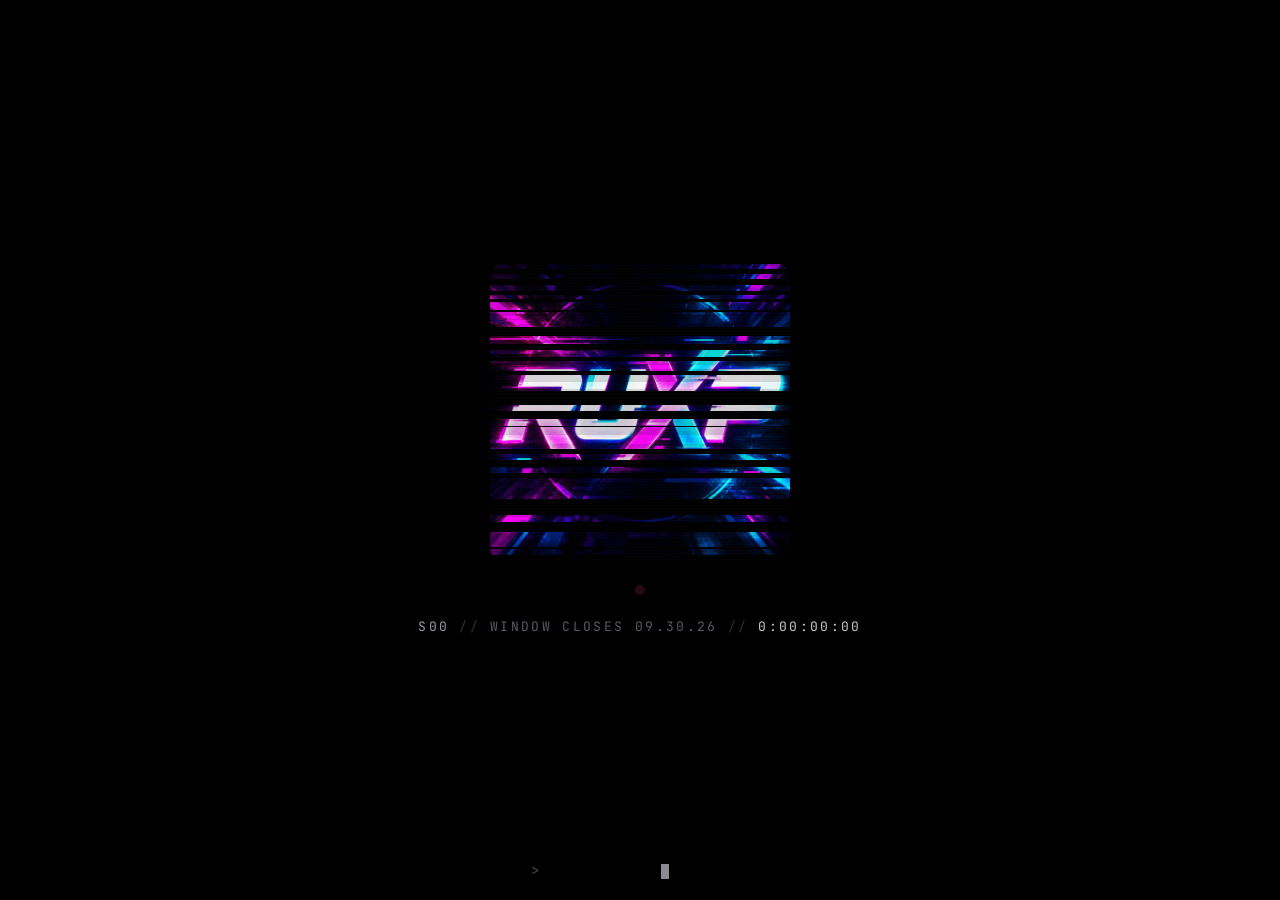
==== commit 2d6040b0: "Build 8: Season 01 NIGHTMARE MODE on Oct 1, S00 closes Sep 30, PRESS START becomes S02 App Store lau" ====
--- a/docs/index.html
+++ b/docs/index.html
@@ -4,9 +4,9 @@
   <meta charset="UTF-8">
   <meta name="viewport" content="width=device-width, initial-scale=1.0, viewport-fit=cover">
   <title>S00</title>
-  <meta name="description" content="11.30.26">
+  <meta name="description" content="10.01.26">
   <meta property="og:title" content="S00">
-  <meta property="og:description" content="11.30.26">
+  <meta property="og:description" content="10.01.26">
   <meta property="og:image" content="assets/logo.jpg">
   <meta name="theme-color" content="#000000">
   <meta name="robots" content="noindex">
@@ -33,7 +33,7 @@
   <div class="sig-dot" id="dot" aria-label="signal"></div>
 
   <div class="sig-term" id="term">
-    <span class="sig-code">S00</span><span class="sig-sep">//</span><span>WINDOW CLOSES 11.30.26</span><span class="sig-sep">//</span><span class="sig-clock" data-countdown>--:--:--:--</span>
+    <span class="sig-code">S00</span><span class="sig-sep">//</span><span>WINDOW CLOSES 09.30.26</span><span class="sig-sep">//</span><span class="sig-clock" data-countdown>--:--:--:--</span>
     <span class="sig-friday" id="friday" hidden><span class="sig-sep">//</span><span class="sig-live">FRIDAY NIGHT // LIVE</span></span>
   </div>
 
@@ -52,13 +52,13 @@
 <script>
 (function () {
   var KEY = "ruxp.s00.unlocked";
-  var ANSWERS = ["not alone", "notalone", "you're not alone", "youre not alone", "press start", "pressstart", "start", "ruxp", "s00", "early adopters", "early adopter", "not lifting alone", "you're not lifting alone", "youre not lifting alone"];
+  var ANSWERS = ["not alone", "notalone", "you're not alone", "youre not alone", "press start", "pressstart", "start", "ruxp", "s00", "s01", "early adopters", "early adopter", "nightmare mode", "nightmare", "lights off", "not lifting alone", "you're not lifting alone", "youre not lifting alone"];
   var feed = document.getElementById("feed"), slices = document.getElementById("slices"), dot = document.getElementById("dot");
   var reveal = document.getElementById("reveal"), prompt = document.getElementById("prompt"), input = document.getElementById("in"), status = document.getElementById("status");
   var friday = document.getElementById("friday"), sig = document.getElementById("sig");
 
   // --- feed: thin slices of the artwork, more of them as the window closes
-  var SEASON_START = new Date("2026-09-01T00:00:00"), SEASON_END = new Date("2026-11-30T23:59:59");
+  var SEASON_START = new Date("2026-09-01T00:00:00"), SEASON_END = new Date("2026-09-30T23:59:59");
   function progress() { return Math.min(1, Math.max(0, (Date.now() - SEASON_START) / (SEASON_END - SEASON_START))); }
   function buildSlices() {
     slices.innerHTML = "";
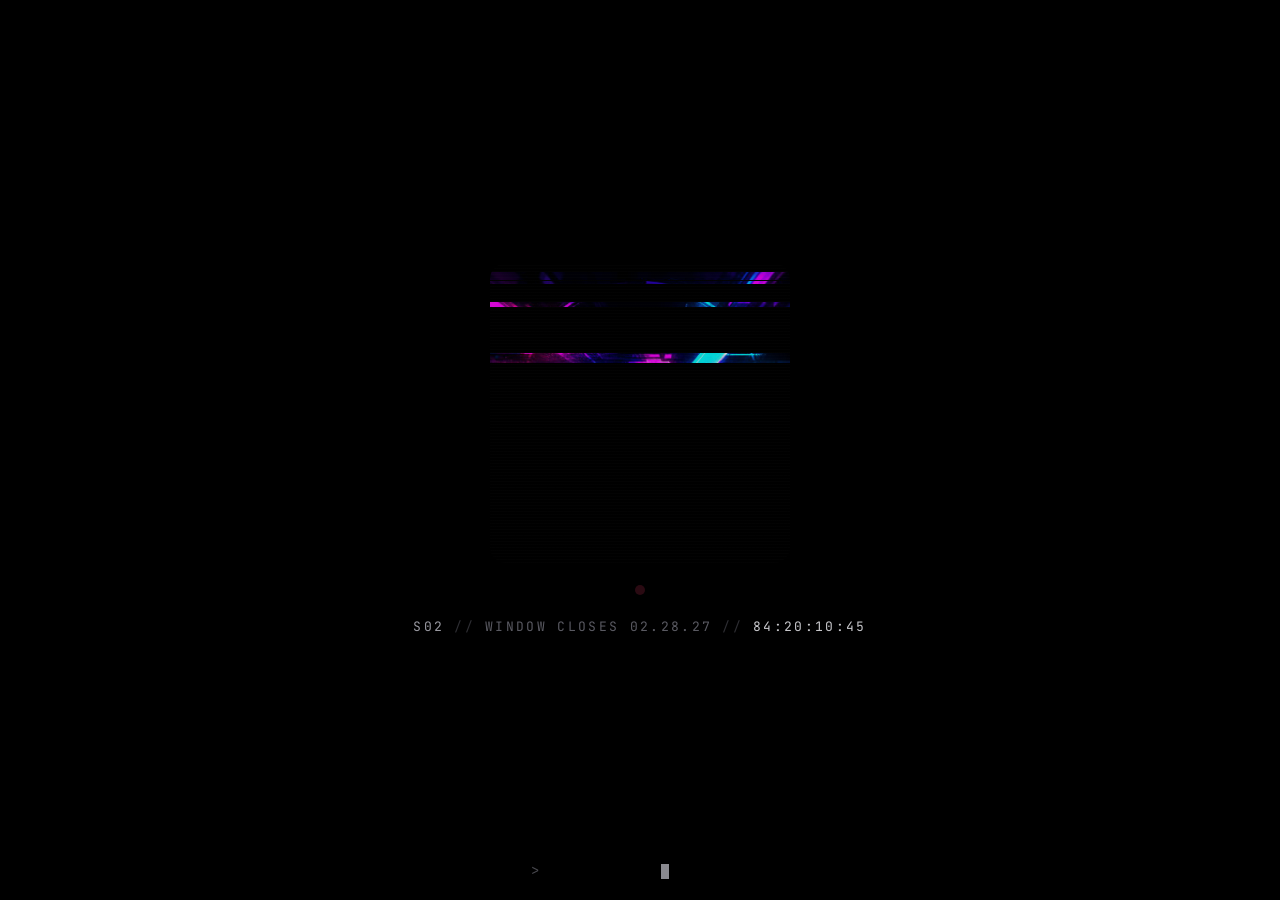
==== commit b901332f: "Signal page flips seasons on its own: S01 NIGHTMARE MODE on Oct 1, App Store button when the link ex" ====
--- a/docs/index.html
+++ b/docs/index.html
@@ -15,7 +15,7 @@
   <link rel="preconnect" href="https://fonts.gstatic.com" crossorigin>
   <link href="https://fonts.googleapis.com/css2?family=JetBrains+Mono:wght@400;500&display=swap" rel="stylesheet">
   <link rel="stylesheet" href="style.css">
-  <script src="config.js" defer></script>
+  <script src="config.js"></script>
   <!--
       the dot is talking.
       -.  ---  -    .-  .-..  ---  -.  .
@@ -33,12 +33,12 @@
   <div class="sig-dot" id="dot" aria-label="signal"></div>
 
   <div class="sig-term" id="term">
-    <span class="sig-code">S00</span><span class="sig-sep">//</span><span>WINDOW CLOSES 09.30.26</span><span class="sig-sep">//</span><span class="sig-clock" data-countdown>--:--:--:--</span>
+    <span class="sig-code" data-season-code>S00</span><span class="sig-sep">//</span><span data-window-closes>WINDOW CLOSES 09.30.26</span><span class="sig-sep">//</span><span class="sig-clock" data-countdown>--:--:--:--</span>
     <span class="sig-friday" id="friday" hidden><span class="sig-sep">//</span><span class="sig-live">FRIDAY NIGHT // LIVE</span></span>
   </div>
 
   <div class="sig-reveal" id="reveal" hidden>
-    <div class="sig-season">S00 · EARLY ADOPTERS</div>
+    <div class="sig-season" data-season-label>S00 · EARLY ADOPTERS</div>
     <p class="sig-line">You're not lifting alone.</p>
     <a class="sig-access" data-access href="#">Request access</a>
     <div class="sig-foot"><a href="privacy.html">Privacy</a><a href="support.html">Support</a></div>
@@ -51,15 +51,15 @@
 
 <script>
 (function () {
-  var KEY = "ruxp.s00.unlocked";
+  var KEY = "ruxp.s00.unlocked"; // one unlock covers every season
   var ANSWERS = ["not alone", "notalone", "you're not alone", "youre not alone", "press start", "pressstart", "start", "ruxp", "s00", "s01", "early adopters", "early adopter", "nightmare mode", "nightmare", "lights off", "not lifting alone", "you're not lifting alone", "youre not lifting alone"];
   var feed = document.getElementById("feed"), slices = document.getElementById("slices"), dot = document.getElementById("dot");
   var reveal = document.getElementById("reveal"), prompt = document.getElementById("prompt"), input = document.getElementById("in"), status = document.getElementById("status");
   var friday = document.getElementById("friday"), sig = document.getElementById("sig");
 
-  // --- feed: thin slices of the artwork, more of them as the window closes
-  var SEASON_START = new Date("2026-09-01T00:00:00"), SEASON_END = new Date("2026-09-30T23:59:59");
-  function progress() { return Math.min(1, Math.max(0, (Date.now() - SEASON_START) / (SEASON_END - SEASON_START))); }
+  // --- feed: thin slices of the artwork, more of them as the window closes (config.js picks the season)
+  var S = window.RUXP.SEASON, SEASON_START = new Date(S.start + "T00:00:00"), SEASON_END = new Date(S.end + "T23:59:59");
+  function progress() { return Math.min(1, Math.max(0, (window.RUXP.now() - SEASON_START) / (SEASON_END - SEASON_START))); }
   function buildSlices() {
     slices.innerHTML = "";
     var n = 3 + Math.floor(progress() * 40);
